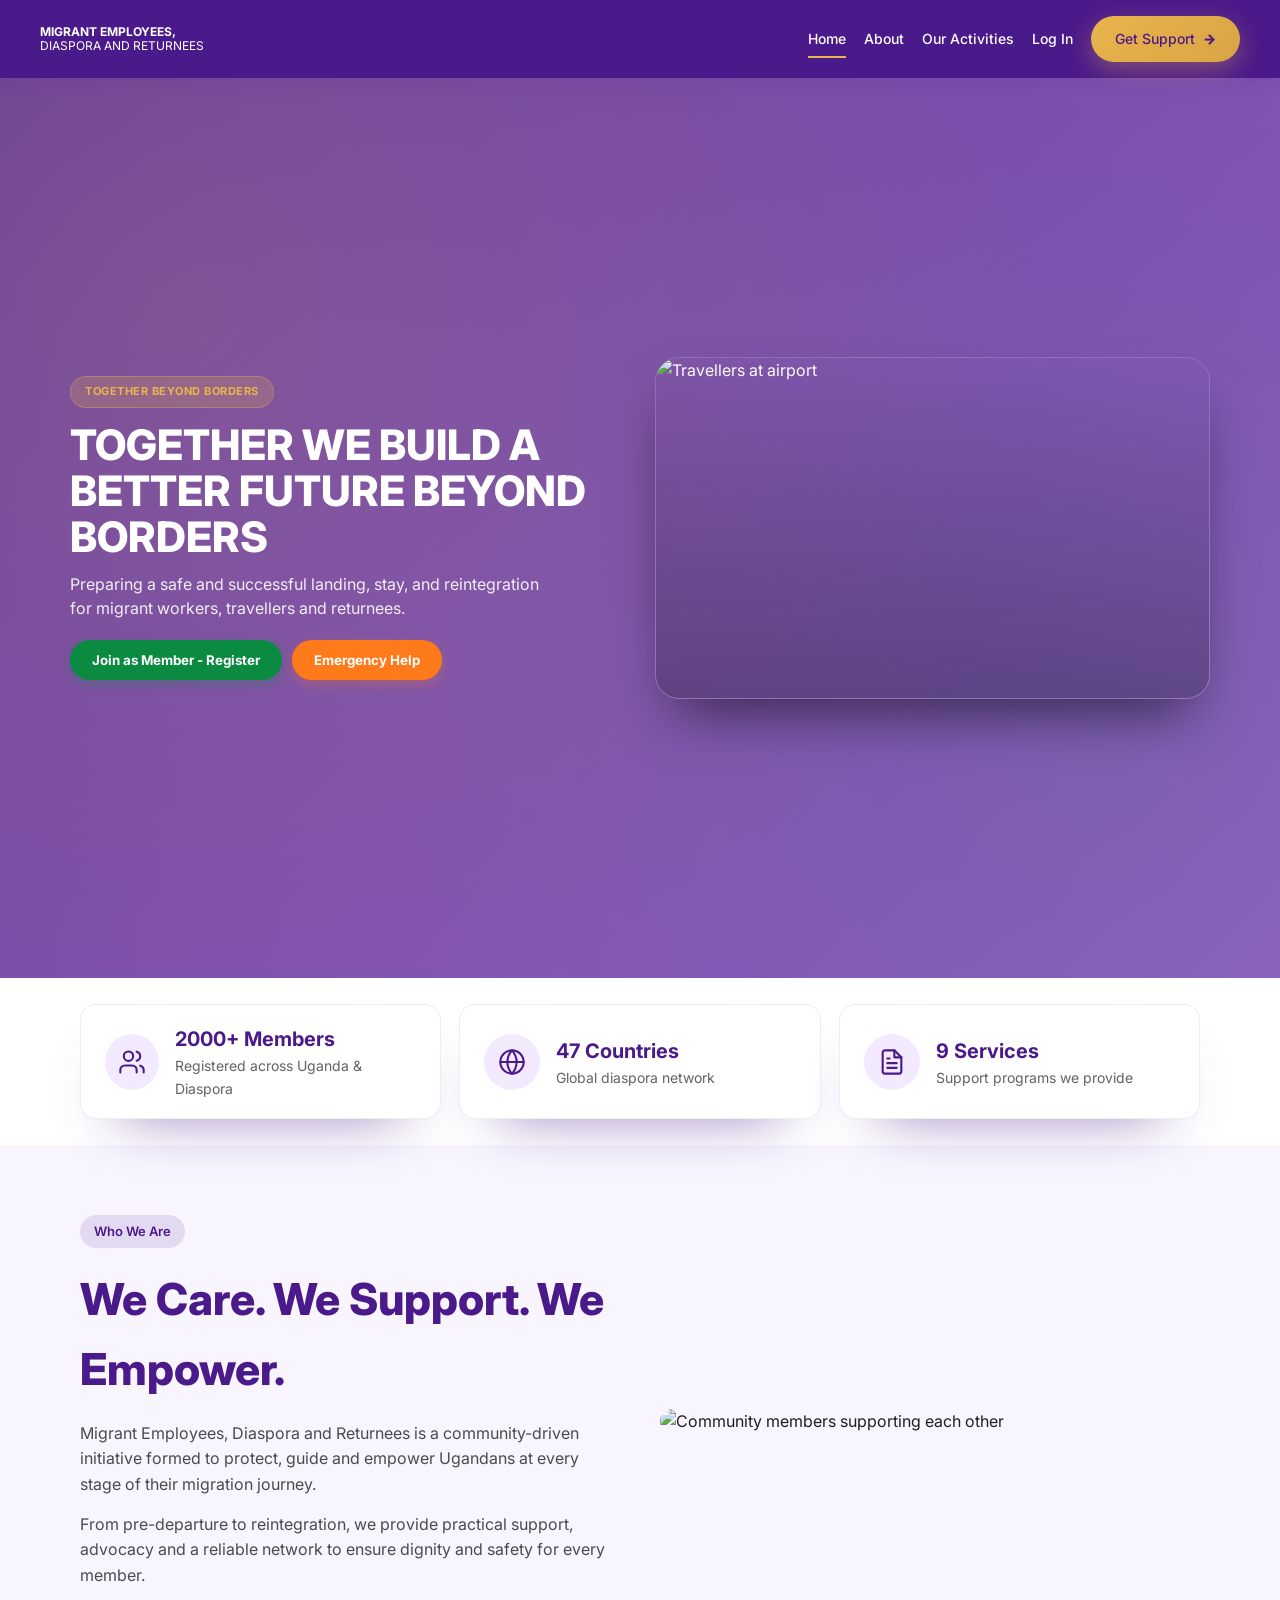
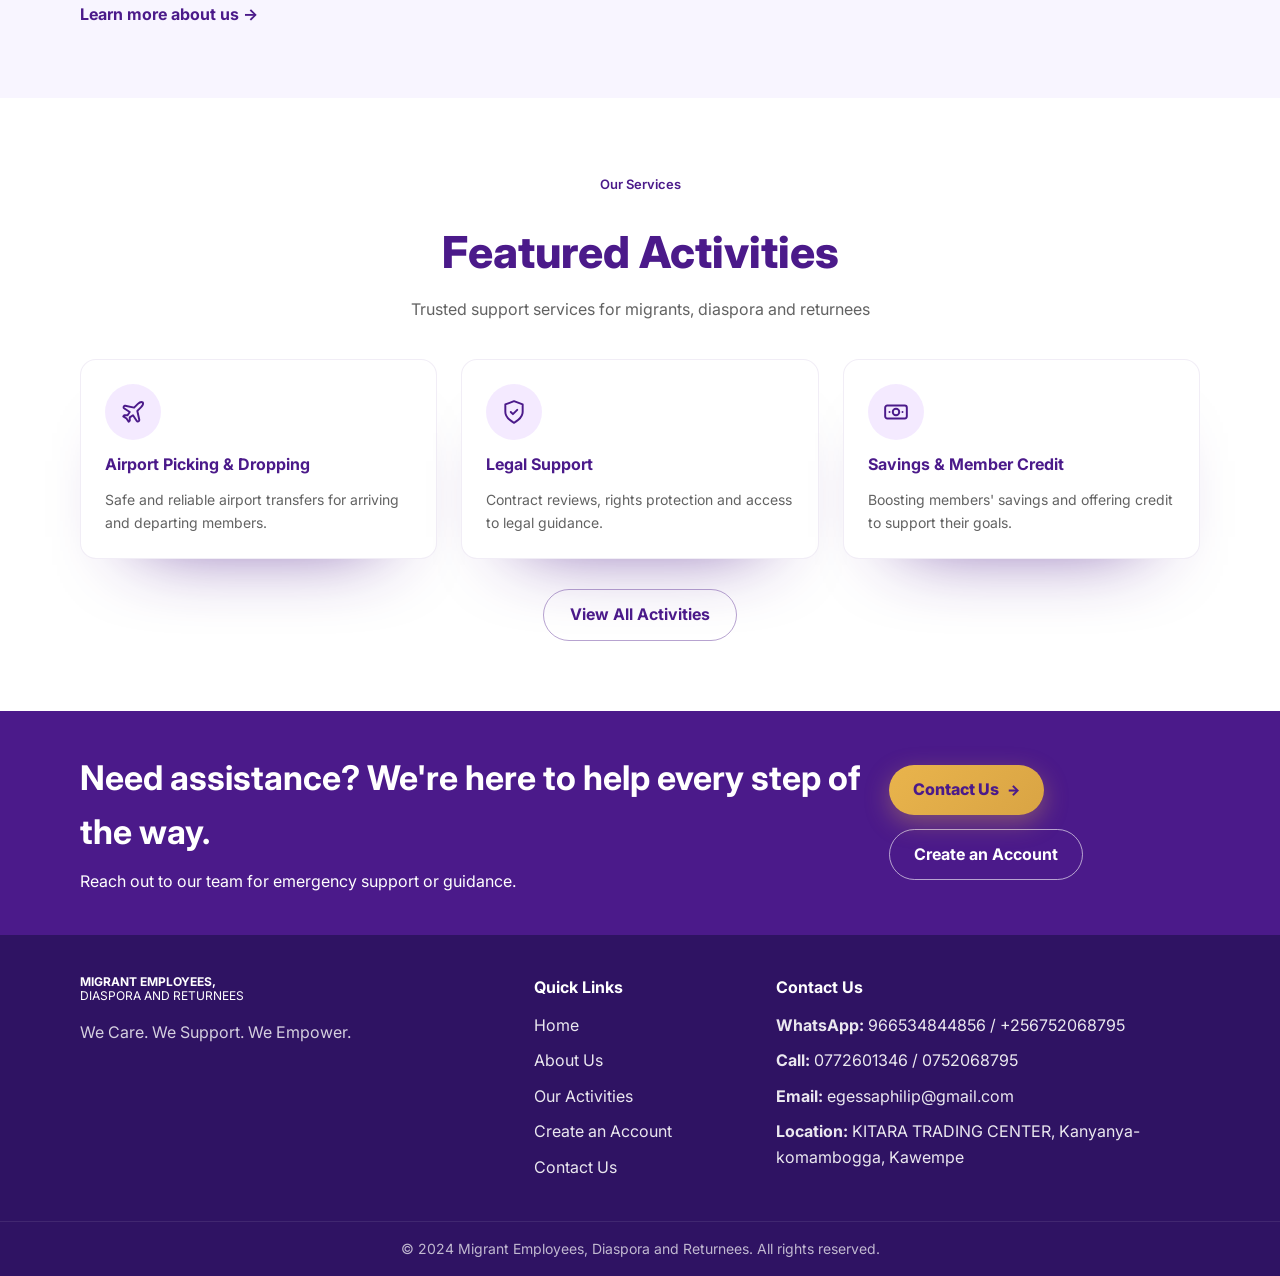
==== frontend/index.html @ b33ab578 "advaced thee website" ====
<!DOCTYPE html>
<html lang="en">
<head>
  <meta charset="UTF-8" />
  <meta name="viewport" content="width=device-width, initial-scale=1.0" />
  <title>Migrant Employees, Diaspora and Returnees | Home</title>
  <link rel="stylesheet" href="style.css" />
  <link href="https://fonts.googleapis.com/css2?family=Inter:wght@400;500;600;700;800&display=swap" rel="stylesheet">
</head>
<body>

<!-- HEADER -->
<header class="header">
  <div class="logo">
    <div>
      <strong>MIGRANT EMPLOYEES,</strong><br>
      <span>DIASPORA AND RETURNEES</span>
    </div>
  </div>
  <nav class="nav">
    <button class="menu-toggle" onclick="toggleMenu()">☰</button>
    <div class="nav-links">
      <button class="nav-close" onclick="toggleMenu()">×</button>
      <a href="index.html" class="active">Home</a>
      <a href="about.html">About</a>
      <a href="activity.html">Our Activities</a>
      <a href="login.html">Log In</a>
      <a href="become-member.html" hidden>Become a Member</a>
      <a href="contact.html" class="btn-gold">Get Support</a>
    </div>
  </nav>
</header>

<!-- HERO -->
<section class="hero">
  <div class="hero-inner">
    <div class="hero-text">
      <span class="hero-badge">Together Beyond Borders</span>
      <h1>TOGETHER WE BUILD A BETTER FUTURE BEYOND BORDERS</h1>
      <p>Preparing a safe and successful landing, stay, and reintegration for migrant workers, travellers and returnees.</p>
      <div class="hero-btns">
        <button class="btn-green" onclick="window.location.href='become-member.html'">Join as Member - Register</button>
        <button class="btn-orange" onclick="window.location.href='contact.html'">Emergency Help</button>
      </div>
    </div>
    <div class="hero-media">
      <div class="hero-img-wrapper">
        <img src="https://images.unsplash.com/photo-1436491865332-7a61a109cc05?q=80&w=1600&auto=format&fit=crop" alt="Travellers at airport">
      </div>
    </div>
  </div>
</section>

<!-- STATS -->
<section class="stats">
  <div class="stats-inner">
    <div class="stat-card">
      <div class="stat-icon">
        <svg width="28" height="28" viewBox="0 0 24 24" fill="none" stroke="currentColor" stroke-width="1.8" stroke-linecap="round" stroke-linejoin="round"><path d="M16 21v-2a4 4 0 0 0-4-4H6a4 4 0 0 0-4 4v2"/><circle cx="9" cy="7" r="4"/><path d="M22 21v-2a4 4 0 0 0-3-3.87"/><path d="M16 3.13a4 4 0 0 1 0 7.75"/></svg>
      </div>
      <div>
        <h3>2000+ Members</h3>
        <p>Registered across Uganda & Diaspora</p>
      </div>
    </div>
    <div class="stat-card">
      <div class="stat-icon">
        <svg width="28" height="28" viewBox="0 0 24 24" fill="none" stroke="currentColor" stroke-width="1.8" stroke-linecap="round" stroke-linejoin="round"><circle cx="12" cy="12" r="10"/><line x1="2" y1="12" x2="22" y2="12"/><path d="M12 2a15.3 15.3 0 0 1 4 10 15.3 15.3 0 0 1-4 10 15.3 15.3 0 0 1-4-10 15.3 15.3 0 0 1 4-10z"/></svg>
      </div>
      <div>
        <h3>47 Countries</h3>
        <p>Global diaspora network</p>
      </div>
    </div>
    <div class="stat-card">
      <div class="stat-icon">
        <svg width="28" height="28" viewBox="0 0 24 24" fill="none" stroke="currentColor" stroke-width="1.8" stroke-linecap="round" stroke-linejoin="round"><path d="M14 2H6a2 2 0 0 0-2 2v16a2 2 0 0 0 2 2h12a2 2 0 0 0 2-2V8z"/><polyline points="14 2 14 8 20 8"/><line x1="16" y1="13" x2="8" y2="13"/><line x1="16" y1="17" x2="8" y2="17"/><polyline points="10 9 9 9 8 9"/></svg>
      </div>
      <div>
        <h3>9 Services</h3>
        <p>Support programs we provide</p>
      </div>
    </div>
  </div>
</section>

<!-- ABOUT PREVIEW -->
<section class="about-preview">
  <div class="about-preview-inner">
    <div class="about-preview-text">
      <span class="section-badge">Who We Are</span>
      <h2>We Care. We Support. We Empower.</h2>
      <p>Migrant Employees, Diaspora and Returnees is a community-driven initiative formed to protect, guide and empower Ugandans at every stage of their migration journey.</p>
      <p>From pre-departure to reintegration, we provide practical support, advocacy and a reliable network to ensure dignity and safety for every member.</p>
      <a href="about.html" class="link-arrow">Learn more about us →</a>
    </div>
    <div class="about-preview-media">
      <img src="https://images.unsplash.com/photo-1522202176988-66273c2fd55f?q=80&w=1600&auto=format&fit=crop" alt="Community members supporting each other">
    </div>
  </div>
</section>

<!-- ACTIVITIES -->
<section class="activities">
  <div class="activities-inner">
    <div class="section-header">
      <span class="section-badge light">Our Services</span>
      <h2>Featured Activities</h2>
      <p class="sub">Trusted support services for migrants, diaspora and returnees</p>
    </div>
    <div class="grid">
      <div class="card">
        <div class="card-icon">
          <svg width="26" height="26" viewBox="0 0 24 24" fill="none" stroke="currentColor" stroke-width="1.8" stroke-linecap="round" stroke-linejoin="round"><path d="M17.8 19.2 16 11l3.5-3.5C21 6 21.5 4 21 3c-1-.5-3 0-4.5 1.5L13 8 4.8 6.2c-.5-.1-.9.1-1.1.5l-.3.5c-.2.5-.1 1 .3 1.3L9 12l-2 3H4l-1 1 3 2 2 3 1-1v-3l3-2 3.5 5.3c.3.4.8.5 1.3.3l.5-.2c.4-.3.6-.7.5-1.2z"/></svg>
        </div>
        <h4>Airport Picking & Dropping</h4>
        <p>Safe and reliable airport transfers for arriving and departing members.</p>
      </div>
      <div class="card">
        <div class="card-icon">
          <svg width="26" height="26" viewBox="0 0 24 24" fill="none" stroke="currentColor" stroke-width="1.8" stroke-linecap="round" stroke-linejoin="round"><path d="M12 22s8-4 8-10V5l-8-3-8 3v7c0 6 8 10 8 10z"/><path d="m9 12 2 2 4-4"/></svg>
        </div>
        <h4>Legal Support</h4>
        <p>Contract reviews, rights protection and access to legal guidance.</p>
      </div>
      <div class="card">
        <div class="card-icon">
          <svg width="26" height="26" viewBox="0 0 24 24" fill="none" stroke="currentColor" stroke-width="1.8" stroke-linecap="round" stroke-linejoin="round"><rect x="2" y="6" width="20" height="12" rx="2"/><circle cx="12" cy="12" r="3"/><path d="M6 12h.01M18 12h.01"/></svg>
        </div>
        <h4>Savings & Member Credit</h4>
        <p>Boosting members' savings and offering credit to support their goals.</p>
      </div>
    </div>
    <div class="activities-cta">
      <a href="activity.html" class="btn-outline">View All Activities</a>
    </div>

  </div>
</section>

<!-- CTA BANNER -->
<section class="cta-section">
  <div class="cta-inner">
    <div>
      <h2>Need assistance? We're here to help every step of the way.</h2>
      <p>Reach out to our team for emergency support or guidance.</p>
    </div>
    <div class="cta-actions">
      <a href="contact.html" class="btn-gold">Contact Us</a>
      <a href="signup.html" class="btn-outline-light">Create an Account</a>
    </div>
  </div>
</section>

<!-- FOOTER -->
<footer class="footer">
  <div class="footer-inner">
    <div class="footer-brand">
      <div class="logo">
        <div>
          <strong>MIGRANT EMPLOYEES,</strong><br>
          <span>DIASPORA AND RETURNEES</span>
        </div>
      </div>
      <p>We Care. We Support. We Empower.</p>
    </div>
    <div class="footer-links">
      <h4>Quick Links</h4>
      <ul>
        <li><a href="index.html">Home</a></li>
        <li><a href="about.html">About Us</a></li>
        <li><a href="activity.html">Our Activities</a></li>
        <li><a href="signup.html">Create an Account</a></li>
        <li><a href="contact.html">Contact Us</a></li>
      </ul>
    </div>
    <div class="footer-contact">
      <h4>Contact Us</h4>
      <p><strong>WhatsApp:</strong> 966534844856 / +256752068795</p>
      <p><strong>Call:</strong> 0772601346 / 0752068795</p>
      <p><strong>Email:</strong> egessaphilip@gmail.com</p>
      <p><strong>Location:</strong> KITARA TRADING CENTER, Kanyanya-komambogga, Kawempe</p>
    </div>
  </div>
  <div class="footer-bottom">
    <p>© 2024 Migrant Employees, Diaspora and Returnees. All rights reserved.</p>
  </div>
</footer>

<script src="app.js"></script>
</body>
</html>
---- frontend/style.css ----
*{margin:0;padding:0;box-sizing:border-box;font-family:'Inter',sans-serif}
:root{--purple:#4B1A8A;--gold:#E9B44C;--green:#0B8A42;--light:#F8F5FF;--text:#1F1F1F}
body{color:var(--text);line-height:1.6}
.header{background:var(--purple);color:white;display:flex;justify-content:space-between;align-items:center;padding:16px 40px;position:sticky;top:0;z-index:10;box-shadow:0 4px 20px rgba(75,26,138,0.12)}
.logo{display:flex;gap:12px;align-items:center;font-size:12px;line-height:1.2}
.logo-icon{font-size:28px}
.nav{display:flex;align-items:center;gap:18px;flex-wrap:wrap}
.menu-toggle{display:none;background:none;border:none;color:white;font-size:26px;cursor:pointer;align-self:center}
.nav-close{display:none}
.nav-links{display:flex;align-items:center;gap:18px;flex-wrap:wrap}
.nav-links a{color:white;text-decoration:none;font-size:14px;font-weight:500;position:relative}
.nav-links a[hidden]{display:none}
.nav-links a.active::after{content:'';position:absolute;left:0;bottom:-8px;width:100%;height:2px;background:var(--gold)}
.nav-links a:hover{opacity:0.9}
.nav-links a.btn-gold{color:var(--purple)}
.btn-gold{position:relative;display:inline-flex;align-items:center;gap:8px;background:linear-gradient(135deg,var(--gold),#d9a444);color:var(--purple);padding:12px 24px;border-radius:999px;font-weight:800;text-decoration:none;border:none;cursor:pointer;box-shadow:0 8px 24px rgba(233,180,76,0.35);transition:all 0.25s ease}
.btn-gold::after{content:'→';font-size:14px;font-weight:900;transition:transform 0.25s ease}
.btn-gold:hover{transform:translateY(-2px);box-shadow:0 14px 32px rgba(233,180,76,0.5);filter:brightness(1.1)}
.btn-gold:hover::after{transform:translateX(4px)}
.btn-gold:active{transform:translateY(0);box-shadow:0 6px 16px rgba(233,180,76,0.3)}

/* HERO */
.hero{background:linear-gradient(135deg,rgba(75,26,138,0.85),rgba(110,44,179,0.75)),url('https://images.unsplash.com/photo-1436491865332-7a61a109cc05?q=80&w=1920&auto=format&fit=crop');background-size:cover;background-position:center;background-repeat:no-repeat;color:white;position:relative;overflow:hidden;min-height:100vh;display:flex;align-items:center}
.hero::before{content:'';position:absolute;inset:-10% -10% -10% -10%;background:radial-gradient(circle at 20% 30%, rgba(233,180,76,0.15), transparent 60%),radial-gradient(circle at 80% 70%, rgba(11,138,66,0.1), transparent 50%);z-index:0}
.hero-inner{position:relative;z-index:1;max-width:1200px;margin:0 auto;display:grid;grid-template-columns:repeat(2,minmax(0,1fr));gap:30px;align-items:center;padding:40px 30px}
.hero-badge{display:inline-flex;padding:6px 14px;border-radius:999px;background:rgba(233,180,76,0.2);color:var(--gold);font-weight:700;font-size:11px;letter-spacing:0.5px;text-transform:uppercase;margin-bottom:14px;border:1px solid rgba(233,180,76,0.35)}
.hero-text h1{font-size:clamp(26px,4vw,42px);line-height:1.1;font-weight:800;margin-bottom:12px}
.hero-text p{font-size:clamp(14px,1.6vw,16px);opacity:0.9;max-width:480px;line-height:1.5;margin-bottom:0}
.hero-btns{margin-top:20px;display:flex;gap:10px;flex-wrap:wrap}
.btn-green{background:var(--green);color:white;border:none;padding:12px 22px;border-radius:999px;font-weight:700;cursor:pointer;text-decoration:none;display:inline-flex;align-items:center;gap:8px;box-shadow:0 4px 12px rgba(11,138,66,0.3);transition:all 0.2s ease}
.btn-orange{background:#FF7A1A;color:white;border:none;padding:12px 22px;border-radius:999px;font-weight:700;cursor:pointer;text-decoration:none;display:inline-flex;align-items:center;gap:8px;box-shadow:0 4px 12px rgba(255,122,26,0.3);transition:all 0.2s ease}
.btn-green:hover{transform:translateY(-2px);box-shadow:0 10px 22px rgba(11,138,66,0.4);filter:brightness(1.1)}
.btn-orange:hover{transform:translateY(-2px);box-shadow:0 10px 22px rgba(255,122,26,0.4);filter:brightness(1.1)}
.btn-green:active,.btn-orange:active{transform:translateY(0)}
.hero-highlights{margin-top:26px;display:flex;flex-wrap:wrap;gap:14px}
.highlight-item{display:flex;align-items:center;gap:8px;background:rgba(255,255,255,0.1);padding:10px 16px;border-radius:999px;font-size:12px;font-weight:600;border:1px solid rgba(255,255,255,0.12);backdrop-filter:blur(4px)}
.highlight-item span{color:var(--gold);font-weight:900}
.hero-media{position:relative}
.hero-img-wrapper{position:relative;border-radius:24px;overflow:hidden;box-shadow:0 30px 60px -20px rgba(0,0,0,0.6);border:1px solid rgba(255,255,255,0.15)}
.hero-img-wrapper::after{content:'';position:absolute;inset:0;background:linear-gradient(to bottom, transparent, rgba(0,0,0,0.25))}
.hero-img-wrapper img{width:100%;height:340px;object-fit:cover;display:block}

/* STATS */
.stats{background:white}
.stats-inner{max-width:1200px;margin:0 auto;display:grid;grid-template-columns:repeat(3,minmax(0,1fr));gap:18px;padding:26px 40px}
.stat-card{display:flex;align-items:center;gap:16px;background:white;border-radius:16px;padding:18px 24px;box-shadow:0 30px 60px -40px rgba(75,26,138,0.8);border:1px solid rgba(75,26,138,0.08)}
.stat-icon{width:56px;height:56px;border-radius:50%;display:flex;align-items:center;justify-content:center;background:rgba(243,232,255,0.9);color:var(--purple)}
.stat-card h3{color:var(--purple);font-size:20px}
.stat-card p{font-size:14px;color:rgba(31,31,31,0.7)}

/* ABOUT PREVIEW */
.about-preview{background:var(--light)}
.about-preview-inner{max-width:1200px;margin:0 auto;display:grid;grid-template-columns:repeat(2,minmax(0,1fr));gap:40px;align-items:center;padding:70px 40px}
.section-badge{display:inline-flex;padding:6px 14px;border-radius:999px;background:rgba(75,26,138,0.12);color:var(--purple);font-weight:600;font-size:13px;margin-bottom:16px}
.section-badge.light{background:rgba(255,255,255,0.8)}
.about-preview-text h2{font-size:clamp(28px,4vw,44px);color:var(--purple);font-weight:800;margin-bottom:16px}
.about-preview-text p{margin-bottom:14px;color:rgba(31,31,31,0.8)}
.link-arrow{color:var(--purple);font-weight:700;text-decoration:none;display:inline-flex;align-items:center;gap:8px}
.about-preview-media img{width:100%;border-radius:24px;height:420px;object-fit:cover;box-shadow:0 60px 120px -80px rgba(75,26,138,0.9)}

/* ACTIVITIES */
.activities{background:white}
.activities-inner{max-width:1200px;margin:0 auto;padding:70px 40px}
.section-header{text-align:center;margin-bottom:36px}
.section-header h2{font-size:clamp(28px,4vw,44px);color:var(--purple);font-weight:800;margin-bottom:10px}
.section-header .sub{color:rgba(31,31,31,0.7)}
.grid{display:grid;grid-template-columns:repeat(3,minmax(0,1fr));gap:24px}
.card{background:white;border-radius:16px;padding:24px;text-align:left;box-shadow:0 40px 80px -60px rgba(75,26,138,0.9);border:1px solid rgba(75,26,138,0.08);display:flex;flex-direction:column;gap:12px;transition:transform 0.2s ease, box-shadow 0.2s ease}
.card:hover{transform:translateY(-6px);box-shadow:0 50px 90px -60px rgba(75,26,138,0.95)}
.card-icon{width:56px;height:56px;border-radius:50%;display:flex;align-items:center;justify-content:center;background:rgba(243,232,255,0.9);color:var(--purple)}
.card h4{font-size:16px;color:var(--purple)}
.card p{font-size:14px;color:rgba(31,31,31,0.7)}
.activities-cta{text-align:center;margin-top:30px}
.btn-outline{display:inline-flex;padding:12px 26px;border-radius:999px;border:1px solid rgba(75,26,138,0.4);color:var(--purple);font-weight:700;text-decoration:none}

/* MEMBER BOX */
.member-box{margin-top:50px;background:linear-gradient(135deg, rgba(233,180,76,0.18), rgba(75,26,138,0.08));border-radius:24px;padding:40px;box-shadow:0 60px 120px -80px rgba(75,26,138,0.9)}
.member-box-header{text-align:center;margin-bottom:30px}
.member-box-header h3{font-size:clamp(24px,3vw,36px);color:var(--purple);font-weight:800;margin-bottom:10px}
.member-box-header p{color:rgba(31,31,31,0.7)}
.member-flex{display:grid;grid-template-columns:repeat(2,minmax(0,1fr));gap:30px;align-items:start}
.member-form{background:white;border-radius:18px;padding:30px;display:flex;flex-direction:column;gap:18px;box-shadow:0 40px 80px -60px rgba(75,26,138,0.9)}
.form-group{display:flex;flex-direction:column;gap:8px;text-align:left}
.form-group label{font-weight:600;font-size:14px;color:var(--purple)}
.member-form input,.member-form select{padding:12px 14px;border-radius:12px;border:1px solid rgba(75,26,138,0.18);font-size:14px}
.form-row{display:grid;grid-template-columns:repeat(2,minmax(0,1fr));gap:16px}
.btn-purple{background:var(--purple);color:white;border:none;padding:14px;border-radius:999px;font-weight:700;cursor:pointer}
.form-note{font-size:12px;color:rgba(31,31,31,0.6);text-align:center}
.id-card{background:var(--purple);color:white;border-radius:18px;overflow:hidden;box-shadow:0 40px 80px -60px rgba(75,26,138,0.95)}
.id-card-header{background:rgba(233,180,76,0.95);color:var(--purple);text-align:center;padding:14px}
.id-card-header h4{font-weight:800}
.id-card-header span{font-size:12px;font-weight:600}
.id-content{display:flex;gap:18px;align-items:center;padding:28px}
.avatar{width:72px;height:72px;border-radius:50%;background:rgba(255,255,255,0.2);display:flex;align-items:center;justify-content:center;color:white}
.id-details p{margin-bottom:6px}
.id-status{opacity:0.8;font-size:14px}
.id-card-footer{background:rgba(0,0,0,0.18);text-align:center;padding:12px}

/* CTA */
.cta-section{background:var(--purple);color:white}
.cta-inner{max-width:1200px;margin:0 auto;display:flex;justify-content:space-between;align-items:center;gap:24px;padding:40px}
.cta-inner h2{font-size:clamp(24px,3vw,34px);margin-bottom:10px}
.cta-actions{display:flex;gap:14px;flex-wrap:wrap}
.btn-outline-light{display:inline-flex;padding:12px 24px;border-radius:999px;border:1px solid rgba(255,255,255,0.6);color:white;font-weight:700;text-decoration:none}

/* FOOTER */
.footer{background:#2F1363;color:white}
.footer-inner{max-width:1200px;margin:0 auto;display:grid;grid-template-columns:2fr 1fr 2fr;gap:30px;padding:40px}
.footer-brand p{margin-top:16px;opacity:0.8}
.footer-links h4,.footer-contact h4{margin-bottom:12px}
.footer-links ul{list-style:none;display:flex;flex-direction:column;gap:10px}
.footer-links a{color:white;text-decoration:none;opacity:0.9}
.footer-contact p{margin-bottom:10px;opacity:0.9}
.footer-bottom{border-top:1px solid rgba(255,255,255,0.12);text-align:center;padding:16px;font-size:14px;opacity:0.7}

@media(max-width:1100px){
  .hero-inner,.about-preview-inner,.member-flex,.cta-inner,.footer-inner{grid-template-columns:1fr}
  .grid{grid-template-columns:repeat(2,minmax(0,1fr))}
  .stats-inner{grid-template-columns:1fr}
}
@media(max-width:720px){
  .menu-toggle{display:flex;color:#fff;font-size:30px}
  .nav{flex-direction:column;align-items:stretch;gap:0;position:relative}
  .nav-links{display:none;flex-direction:column;flex-wrap:nowrap;align-items:stretch;width:100%;position:fixed;top:0;left:0;right:0;bottom:0;background:linear-gradient(180deg,var(--purple),#3a0f70);padding:80px 24px 40px;overflow-y:auto;z-index:50;animation:menuFadeIn 0.35s ease}
  .nav-links.open{display:flex}
  @keyframes menuFadeIn{
    from{opacity:0;transform:translateX(-20px)}
    to{opacity:1;transform:translateX(0)}
  }
  .nav-close{display:block;position:fixed;top:20px;right:24px;background:none;border:none;color:#fff;font-size:30px;cursor:pointer;z-index:51}
  .nav-links a{width:100%;text-align:left;padding:20px 24px;color:#fff;font-size:18px;font-weight:700;border-bottom:1px solid rgba(255,255,255,0.1);text-decoration:none;display:flex;align-items:center;gap:14px}
  .nav-links a:hover{background:rgba(255,255,255,0.08);color:#fff}
  .nav-links a.active{color:var(--gold);border-left:6px solid var(--gold);padding-left:18px;background:rgba(233,180,76,0.06)}
  .nav-links a.active::after{display:none}
  .nav-links a.btn-gold{margin-top:24px;width:100%;display:flex;justify-content:center;padding:18px 24px;border-radius:999px;color:var(--purple);background:linear-gradient(135deg,var(--gold),#d9a444);font-weight:900;box-shadow:0 10px 30px rgba(233,180,76,0.5);border:none;text-align:center}
  .nav-links a.btn-gold:hover{background:linear-gradient(135deg,#d9a444,#c8963a);transform:translateY(-2px)}
  .header{flex-direction:row;gap:0;padding:16px 24px}
  .hero-inner{padding:40px 20px;grid-template-columns:1fr;gap:25px}
  .hero-img-wrapper img{height:260px}
  .about-preview-inner{padding:50px 24px}
  .activities-inner{padding:50px 24px}
  .member-box{padding:26px}
  .form-row{grid-template-columns:1fr}
  .grid{grid-template-columns:1fr}
  .footer-inner{padding:30px 24px}
  .cta-inner{flex-direction:column;text-align:center;padding:30px 24px}
}

/* ABOUT PAGE STYLES */
.about-hero{
  background:#E9D5FF;
  text-align:center;
  padding:50px 20px;
  color:#4B1A8A;
}
.about-hero h1{font-size:42px;font-weight:800;border-bottom:4px solid #E9B44C;display:inline-block;padding-bottom:10px}
.about-hero p{margin-top:15px;font-size:18px;color:#333}
.about-page .about-hero{
  position:relative;
  overflow:hidden;
  padding:84px 24px 92px;
  color:white;
  background:radial-gradient(circle at 85% 20%,rgba(233,180,76,.22),transparent 30%),linear-gradient(135deg,#32105f,#4B1A8A 58%,#682caf);
}
.about-page .about-hero::after{content:'';position:absolute;width:280px;height:280px;border:1px solid rgba(255,255,255,.15);border-radius:50%;right:8%;bottom:-190px;box-shadow:0 0 0 30px rgba(255,255,255,.04),0 0 0 60px rgba(255,255,255,.03)}
.about-hero-inner{position:relative;z-index:1;max-width:850px;margin:0 auto}
.about-kicker{display:inline-block;color:var(--gold);font-size:12px;font-weight:800;letter-spacing:2px;text-transform:uppercase;margin-bottom:14px}
.about-page .about-hero h1{display:block;border:0;padding:0;color:white;font-size:clamp(38px,6vw,64px);line-height:1.08;letter-spacing:-1.5px}
.about-page .about-hero p{max-width:620px;margin:18px auto 0;color:rgba(255,255,255,.82);font-size:clamp(16px,2vw,20px)}
.about-page .about-content{padding:70px 32px 80px;background:linear-gradient(180deg,#fbf9ff,#f3e8ff)}
.about-content-inner{max-width:1180px;margin:0 auto}
.about-intro{display:grid;grid-template-columns:minmax(0,1.05fr) minmax(0,.95fr);gap:54px;align-items:center}
.about-section-label{display:block;color:#0B8A42;font-size:11px;font-weight:800;letter-spacing:1.5px;text-transform:uppercase;margin-bottom:12px}
.story h2{max-width:600px;color:#32105f;font-size:clamp(30px,4vw,46px);line-height:1.14;letter-spacing:-1px}
.story p{margin-top:22px;color:#555064;line-height:1.85;font-size:16px}
.right-col{min-width:0}
.community-img{display:block;width:100%;height:310px;object-fit:cover;border-radius:24px;box-shadow:0 24px 50px rgba(48,18,87,.18)}
.founder-card{position:relative;display:grid;grid-template-columns:150px 1fr;gap:22px;align-items:stretch;min-height:300px;margin:-42px 18px 0;padding:18px;background:white;border:1px solid rgba(75,26,138,.08);border-radius:18px;box-shadow:0 18px 45px rgba(48,18,87,.14)}
.founder-img{width:100%;height:100%;min-height:260px;border-radius:14px;object-fit:cover;object-position:center}
.founder-info h3{margin-bottom:8px;color:#32105f;font-size:20px}
.founder-info strong,.founder-title{display:block}
.founder-info strong{color:#252033}
.founder-title{margin-top:3px;color:#777184;font-size:12px}
.founder-info p{margin-top:12px;color:#5e5968;font-size:13px;line-height:1.65}
.about-values{margin-top:82px}
.about-values-heading{margin-bottom:24px}
.about-values-heading h2{color:#32105f;font-size:clamp(26px,3vw,36px);letter-spacing:-.5px}
.mid-cards{display:grid;grid-template-columns:repeat(4,minmax(0,1fr));gap:18px}
.small-card{min-height:220px;padding:24px 21px;background:white;border:1px solid rgba(75,26,138,.08);border-radius:18px;text-align:left;box-shadow:0 12px 32px rgba(48,18,87,.07);transition:transform .2s ease,box-shadow .2s ease}
.small-card:hover{transform:translateY(-5px);box-shadow:0 20px 38px rgba(48,18,87,.12)}
.value-number{display:inline-flex;align-items:center;justify-content:center;width:44px;height:44px;margin-bottom:20px;border-radius:14px;background:#f2eafd;color:var(--purple)}
.value-number svg{width:23px;height:23px}
.small-card h3{margin-bottom:10px;color:#32105f;font-size:17px}
.small-card p,.small-card ul{color:#666071;font-size:13px;line-height:1.7}
.small-card ul{padding-left:17px}
.small-card li+li{margin-top:7px}
.join-community{position:relative;overflow:hidden;background:linear-gradient(120deg,#32105f,#4B1A8A);color:white;text-align:center;padding:62px 24px}
.join-community h2{font-size:clamp(28px,4vw,40px);color:white}
.join-community p{max-width:650px;margin:14px auto 24px;color:rgba(255,255,255,.8)}
.join-community button{padding:14px 26px;font-weight:800;border:0;border-radius:999px;cursor:pointer}

/* OUR ACTIVITIES PAGE */
.activities-page{padding:70px 32px 80px;background:linear-gradient(180deg,#fbf9ff,#f3e8ff)}
.activity-content-inner{max-width:1180px;margin:0 auto}
.activity-content-inner .about-values-heading{margin-bottom:30px}
.activity-content-inner .about-values-heading p{margin-top:10px;color:#666071;font-size:15px}
.act-grid{display:grid;grid-template-columns:repeat(3,minmax(0,1fr));gap:18px;align-items:stretch}
.act-card{min-height:330px;padding:26px 24px;background:white;border:1px solid rgba(75,26,138,.08);border-radius:18px;text-align:left;box-shadow:0 12px 32px rgba(48,18,87,.07);display:flex;flex-direction:column;transition:transform .2s ease,box-shadow .2s ease}
.act-card:hover{transform:translateY(-5px);box-shadow:0 20px 38px rgba(48,18,87,.12)}
.act-card.highlight{background:white;border-color:rgba(75,26,138,.18)}
.act-card.support{border-color:rgba(11,138,66,.2)}
.act-icon{width:54px;height:54px;display:flex;align-items:center;justify-content:center;margin-bottom:20px;border-radius:15px;background:#f2eafd;color:var(--purple)}
.act-card.support .act-icon{background:rgba(11,138,66,.1);color:var(--green)}
.act-card h3{margin-bottom:10px;color:#32105f;font-size:18px;line-height:1.35}
.act-card p{color:#666071;font-size:14px;line-height:1.7}
.act-card ul{margin:16px 0 22px;padding-left:18px;color:#666071;font-size:13px;line-height:1.75}
.act-card li+li{margin-top:4px}
.act-card button{margin-top:auto;background:var(--purple);color:white;border:0;padding:12px 16px;border-radius:999px;font-size:13px;font-weight:700;cursor:pointer;transition:background .2s ease,color .2s ease}
.act-card button:hover{background:var(--gold);color:var(--purple)}
.activity-cta{margin-top:54px;border-radius:24px}
.cta-banner{background:#4B1A8A;color:white;text-align:center;padding:30px;border-radius:12px;margin-top:30px;display:flex;justify-content:space-between;align-items:center}
.cta-banner button{background:#E9B44C;color:#4B1A8A;border:none;padding:12px 20px;border-radius:8px;font-weight:800;cursor:pointer}
@media(max-width:1100px){.act-grid{grid-template-columns:repeat(2,minmax(0,1fr))}.cta-banner{flex-direction:column;gap:15px}}
@media(max-width:600px){.activities-page{padding:48px 20px 56px}.act-grid{grid-template-columns:1fr}.act-card{min-height:0;padding:24px 21px}.activity-cta{margin-top:38px;padding:48px 20px}}
/* BECOME A MEMBER PAGE */
.member-hero{background:#F3E8FF;text-align:center;padding:40px 20px}
.member-hero h1{font-size:36px;color:#4B1A8A}
.member-hero span{color:#0B8A42;font-weight:800}
.form-section{background:#F8F5FF;padding:30px 40px}
.form-container{display:grid;grid-template-columns:2fr 380px;gap:30px;max-width:1200px;margin:auto}
.form-container form{background:white;padding:25px;border-radius:12px;box-shadow:0 4px 12px rgba(0,0,0,0.08)}
.form-container h3{color:#4B1A8A;font-size:15px;margin:20px 0 10px;border-left:4px solid #E9B44C;padding-left:8px}
.two-col{display:grid;grid-template-columns:1fr 1fr;gap:12px;margin-bottom:12px}
.form-field{display:flex;flex-direction:column;gap:6px;min-width:0}
.form-field label{color:#4B1A8A;font-size:12px;font-weight:700}
.form-container .form-field input,.form-container .form-field select,.form-container .form-field textarea{width:100%;min-width:0;padding:12px;border:1px solid #ddd;border-radius:8px;font-size:13px;font-family:inherit}
.form-container .form-field input:focus,.form-container .form-field select:focus,.form-container .form-field textarea:focus{outline:2px solid rgba(75,26,138,.18);border-color:#4B1A8A}
.form-container .form-field input[type="file"]{padding:10px;background:#fbf9ff}
.form-field small{color:#777184;font-size:11px;line-height:1.5}
.document-upload{display:grid;gap:18px;padding:20px;border:1px solid rgba(75,26,138,.12);border-radius:14px;background:#fbf9ff}
.upload-status{color:#4B1A8A;font-size:12px;font-weight:600;overflow-wrap:anywhere}
.document-privacy{padding:12px 14px;border-left:3px solid var(--gold);border-radius:6px;background:#fff8e9;color:#6b5425;font-size:12px;line-height:1.6}
.checkbox-grid{display:grid;grid-template-columns:1fr 1fr;gap:10px;font-size:13px;text-align:left}
.submit-btn{background:#0B8A42;color:white;width:100%;padding:14px;border:none;border-radius:8px;font-weight:800;font-size:15px;cursor:pointer;margin-top:15px}
.submit-btn:hover{background:#4B1A8A}
.submit-btn:disabled{opacity:.7;cursor:wait}
.secure{text-align:center;font-size:11px;color:#666;margin-top:10px}
.preview-col{position:sticky;top:20px;height:fit-content}
.id-preview{padding:22px;background:#fff;border:1px solid rgba(75,26,138,.08);border-radius:18px;box-shadow:0 18px 45px rgba(48,18,87,.09)}
.id-preview-heading{display:flex;align-items:center;justify-content:space-between;gap:12px;margin-bottom:16px}
.id-preview-label{color:#0B8A42;font-size:9px;font-weight:800;letter-spacing:1.4px;text-transform:uppercase}
.id-preview-heading h4{margin-top:3px;color:#32105f;font-size:18px}
.preview-status{display:inline-flex;align-items:center;gap:6px;padding:6px 9px;border-radius:999px;background:#f2eafd;color:#5a328c;font-size:10px;font-weight:700}
.preview-status span{width:7px;height:7px;border-radius:50%;background:#0B8A42}
.preview-card{position:relative;overflow:hidden;border:1px solid rgba(75,26,138,.14);border-radius:16px;background:linear-gradient(145deg,#fff,#fbf8ff);box-shadow:0 12px 28px rgba(48,18,87,.12)}
.pc-header{display:flex;align-items:center;gap:10px;padding:18px 16px 14px;background:linear-gradient(120deg,#32105f,#4B1A8A);color:white;text-align:left}
.pc-emblem{display:flex;align-items:center;justify-content:center;flex:0 0 38px;height:38px;border:1px solid rgba(233,180,76,.7);border-radius:12px;color:var(--gold);font-size:11px;font-weight:800;letter-spacing:-.4px}
.pc-brand{display:flex;flex-direction:column;gap:4px;min-width:0}
.pc-brand strong{color:white;font-size:10px;line-height:1.2}
.pc-brand span{color:rgba(255,255,255,.72);font-size:7px;font-weight:600;letter-spacing:.35px}
.pc-body{display:flex;align-items:center;gap:14px;padding:20px 16px 16px;text-align:left}
.pc-avatar{display:flex;align-items:center;justify-content:center;flex:0 0 60px;height:72px;border:1px solid rgba(75,26,138,.1);border-radius:12px;background:linear-gradient(145deg,#f3e8ff,#fff);color:var(--purple)}
.pc-details{min-width:0;flex:1}
.pc-member-label,.pc-meta p span,.pc-footer>span:first-child{display:block;color:#777184;font-size:8px;font-weight:800;letter-spacing:1px}
.pc-member-name{display:block;overflow-wrap:anywhere;margin-top:4px;color:#32105f;font-size:16px;line-height:1.25}
.pc-meta{display:grid;grid-template-columns:1fr 1fr;gap:8px;margin-top:13px}
.pc-meta p{min-width:0;margin:0}
.pc-meta p strong{display:block;overflow-wrap:anywhere;margin-top:3px;color:#302b3a;font-size:10px;line-height:1.35}
.pc-footer{display:flex;align-items:center;gap:8px;padding:11px 16px;background:#f4effb;text-align:left}
.pc-footer>span:first-child{flex:1}
.pc-footer>strong{color:#4B1A8A;font-size:11px;letter-spacing:.4px}
.pc-valid{margin-left:auto;color:#0B8A42;font-size:8px;font-weight:800;white-space:nowrap}
.pc-motto{padding:9px 16px;border-top:1px solid rgba(75,26,138,.08);color:#756d81;font-size:8px;font-weight:800;letter-spacing:.8px;text-align:center}
.pc-motto span{color:#E9B44C}
.benefits{background:#4B1A8A;color:white;padding:20px;border-radius:12px;margin-top:20px;text-align:left}
.benefits ul{font-size:12px;margin:10px 0 15px 15px;line-height:1.8}
.contact-mini{background:white;color:#4B1A8A;padding:10px;border-radius:8px;font-size:12px}
.auth-section{display:flex;justify-content:center;min-height:calc(100vh - 100px);padding:64px 20px;background:linear-gradient(180deg,#fbf9ff,#f3e8ff)}
.auth-card{width:min(100%,480px);height:fit-content;padding:38px;background:white;border:1px solid rgba(75,26,138,.08);border-radius:22px;box-shadow:0 20px 55px rgba(48,18,87,.1)}
.auth-kicker{color:#0B8A42;font-size:11px;font-weight:800;letter-spacing:1.5px;text-transform:uppercase}
.auth-card h1{margin-top:8px;color:#32105f;font-size:clamp(28px,5vw,36px);line-height:1.2}
.auth-description{margin:12px 0 26px;color:#666071;font-size:14px;line-height:1.65}
.auth-form{display:grid;gap:18px}
.auth-form input{width:100%;padding:13px;border:1px solid #ddd;border-radius:9px;font-size:14px}
.auth-form input:focus{outline:2px solid rgba(75,26,138,.18);border-color:#4B1A8A}
.password-input-wrap{position:relative}
.auth-form .password-input-wrap input{padding-right:48px}
.password-toggle{position:absolute;top:50%;right:8px;display:flex;align-items:center;justify-content:center;width:34px;height:34px;padding:7px;transform:translateY(-50%);border:0;border-radius:7px;background:transparent;color:#666071;cursor:pointer}
.password-toggle:hover{background:#f3e8ff;color:#4B1A8A}
.password-toggle:focus-visible{outline:2px solid #4B1A8A;outline-offset:1px}
.password-toggle svg{width:20px;height:20px;fill:none;stroke:currentColor;stroke-width:1.8;stroke-linecap:round;stroke-linejoin:round}
.password-toggle-slash{display:block}
.password-toggle.is-visible .password-toggle-slash{display:none}
.auth-form .submit-btn{margin-top:0}
.auth-form .submit-btn:disabled{opacity:.7;cursor:wait}
.auth-switch{margin-top:22px;color:#666071;text-align:center;font-size:13px}
.auth-switch a{color:#4B1A8A;font-weight:700}
.auth-error{padding:11px 13px;border-left:3px solid #b42318;border-radius:6px;background:#fff0ee;color:#8f1d14;font-size:13px;line-height:1.5}
.auth-error[hidden]{display:none}
.member-form-message{padding:11px 13px;border-left:3px solid #16803c;border-radius:6px;background:#edf9f0;color:#145c2e;font-size:13px;line-height:1.5}
.member-form-message.auth-error{border-color:#b42318;background:#fff0ee;color:#8f1d14}
.member-form-message[hidden]{display:none}
@media(max-width:900px){.form-container{grid-template-columns:1fr}.two-col,.checkbox-grid{grid-template-columns:1fr}}
@media(max-width:900px){
  .about-intro{grid-template-columns:1fr;gap:36px}
  .mid-cards{grid-template-columns:repeat(2,minmax(0,1fr))}
  .about-page .about-content{padding:56px 24px}
  .about-values{margin-top:60px}
}
@media(max-width:560px){
  .about-page .about-hero{padding:64px 22px 72px}
  .about-page .about-content{padding:42px 20px 56px}
  .mid-cards{grid-template-columns:1fr}
  .small-card{min-height:0}
  .community-img{display:none}
  .founder-card{grid-template-columns:1fr;gap:0;min-height:0;margin:0 10px;padding:0;overflow:hidden}
  .founder-img{width:100%;height:220px;min-height:0;justify-self:stretch;border-radius:0;object-fit:cover;object-position:center 25%}
  .founder-info{padding:18px}
  .founder-info h3{font-size:18px}
  .about-values{margin-top:48px}
}
/* CONTACT PAGE */
.contact-section{padding:30px 40px;background:#F8F5FF}
.contact-grid{display:grid;grid-template-columns:400px 1fr;gap:30px;max-width:1200px;margin:auto}
.info-card{background:white;padding:18px;border-radius:12px;display:flex;gap:15px;text-align:left;box-shadow:0 4px 12px rgba(0,0,0,0.06);margin-bottom:15px}
.info-card .icon{font-size:28px;background:#F3E8FF;width:50px;height:50px;display:flex;align-items:center;justify-content:center;border-radius:50%;flex-shrink:0;color:var(--purple)}
.info-card h4{font-size:14px;color:#4B1A8A}
.info-card p{font-size:13px;margin:5px 0}
.info-card a{color:#0B8A42;text-decoration:none;font-weight:600}
.info-card small{font-size:10px;color:#888}
.info-card.location{border-left:4px solid #E9B44C}
.info-card.location button{background:#4B1A8A;color:white;border:none;padding:8px 12px;border-radius:6px;font-size:11px;margin-top:8px;cursor:pointer}
.emergency-box{background:#FFE5E5;border:2px solid #FF4444;padding:15px;border-radius:12px;text-align:left;margin-top:10px}
.emergency-box h4{color:#CC0000;font-size:13px}
.emergency-box p{font-size:11px;margin:8px 0}
.btn-red{background:#CC0000;color:white;border:none;padding:10px 15px;border-radius:6px;font-weight:700;cursor:pointer;width:100%}
.form-col form{background:white;padding:25px;border-radius:12px;box-shadow:0 4px 12px rgba(0,0,0,0.08);text-align:left}
.form-col h3{color:#4B1A8A;margin-bottom:5px}
.form-col input,.form-col select,.form-col textarea{width:100%;padding:12px;border:1px solid #ddd;border-radius:8px;margin-bottom:12px;font-size:13px;font-family:inherit}
.map-box{background:white;padding:15px;border-radius:12px;margin-top:20px;box-shadow:0 4px 12px rgba(0,0,0,0.06)}
.map-box h4{font-size:13px;color:#4B1A8A;margin-bottom:10px;text-align:left}
@media(max-width:900px){.contact-grid{grid-template-columns:1fr}}
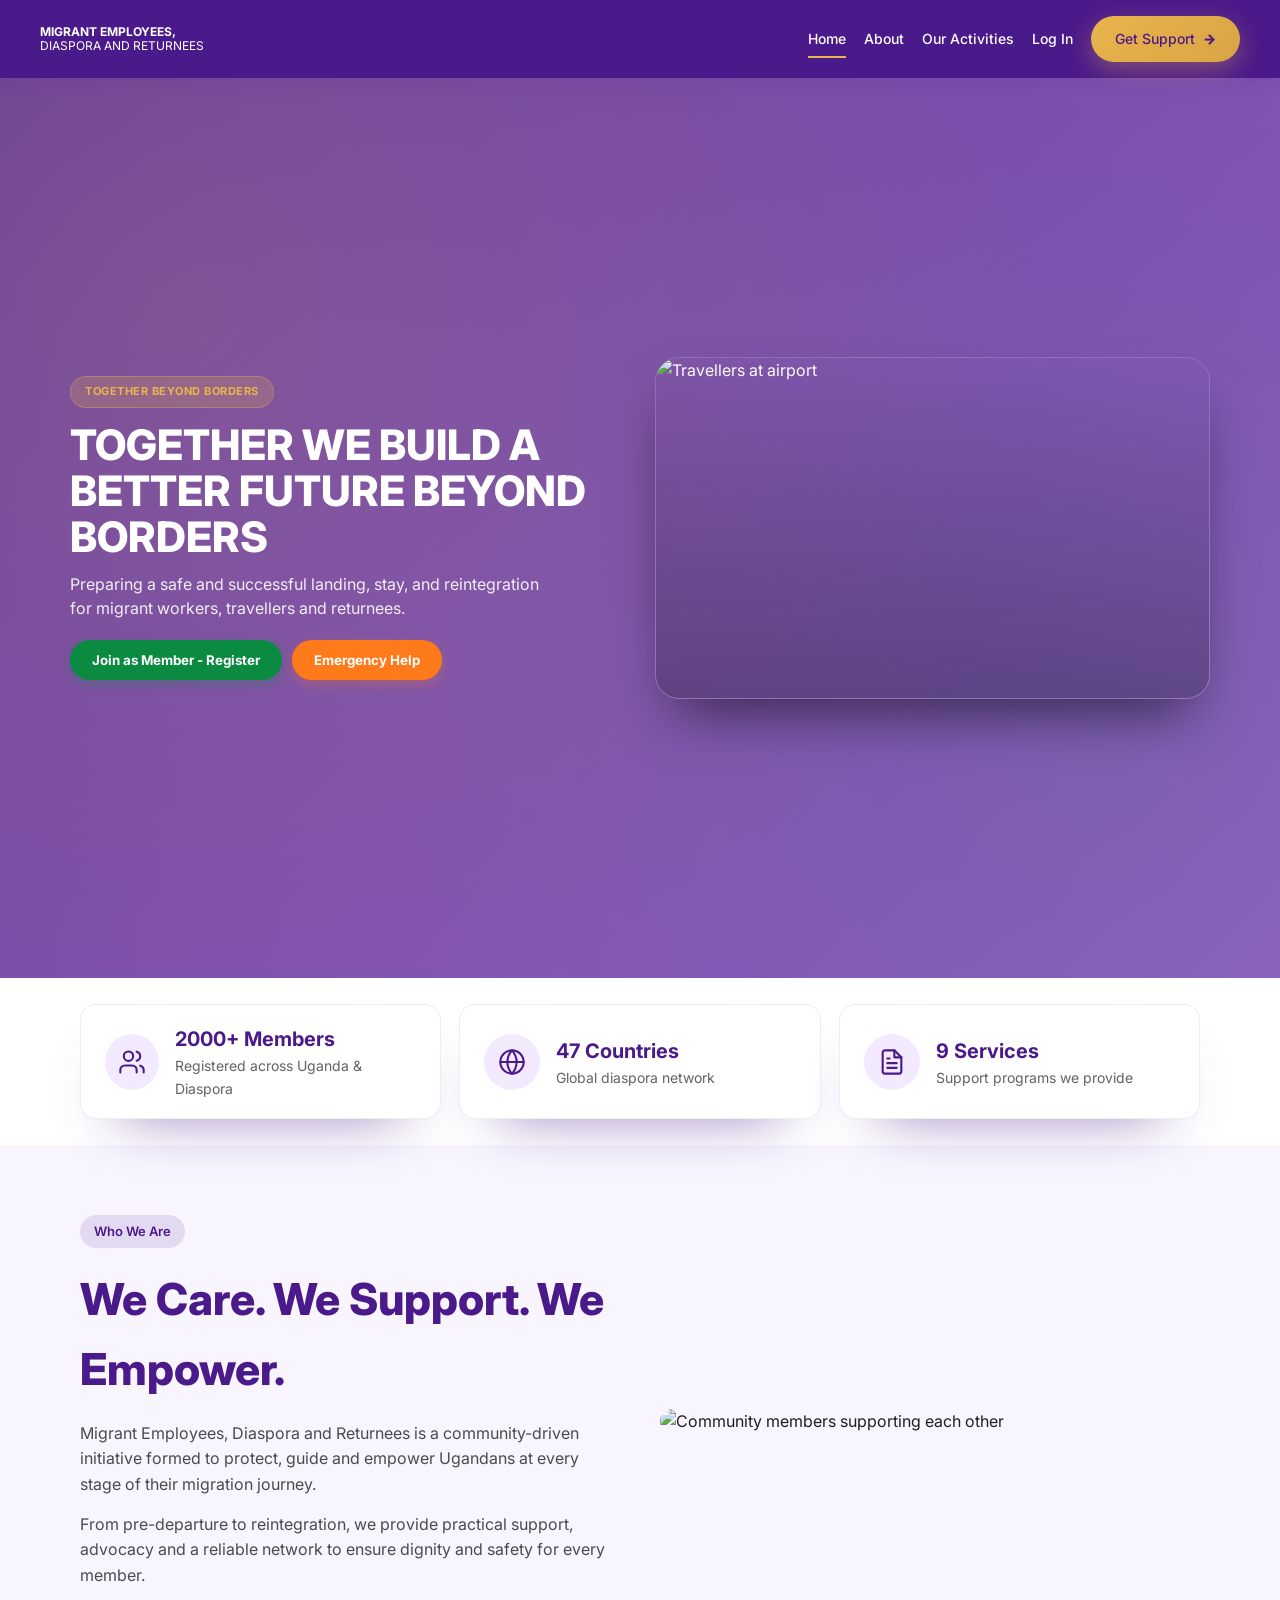
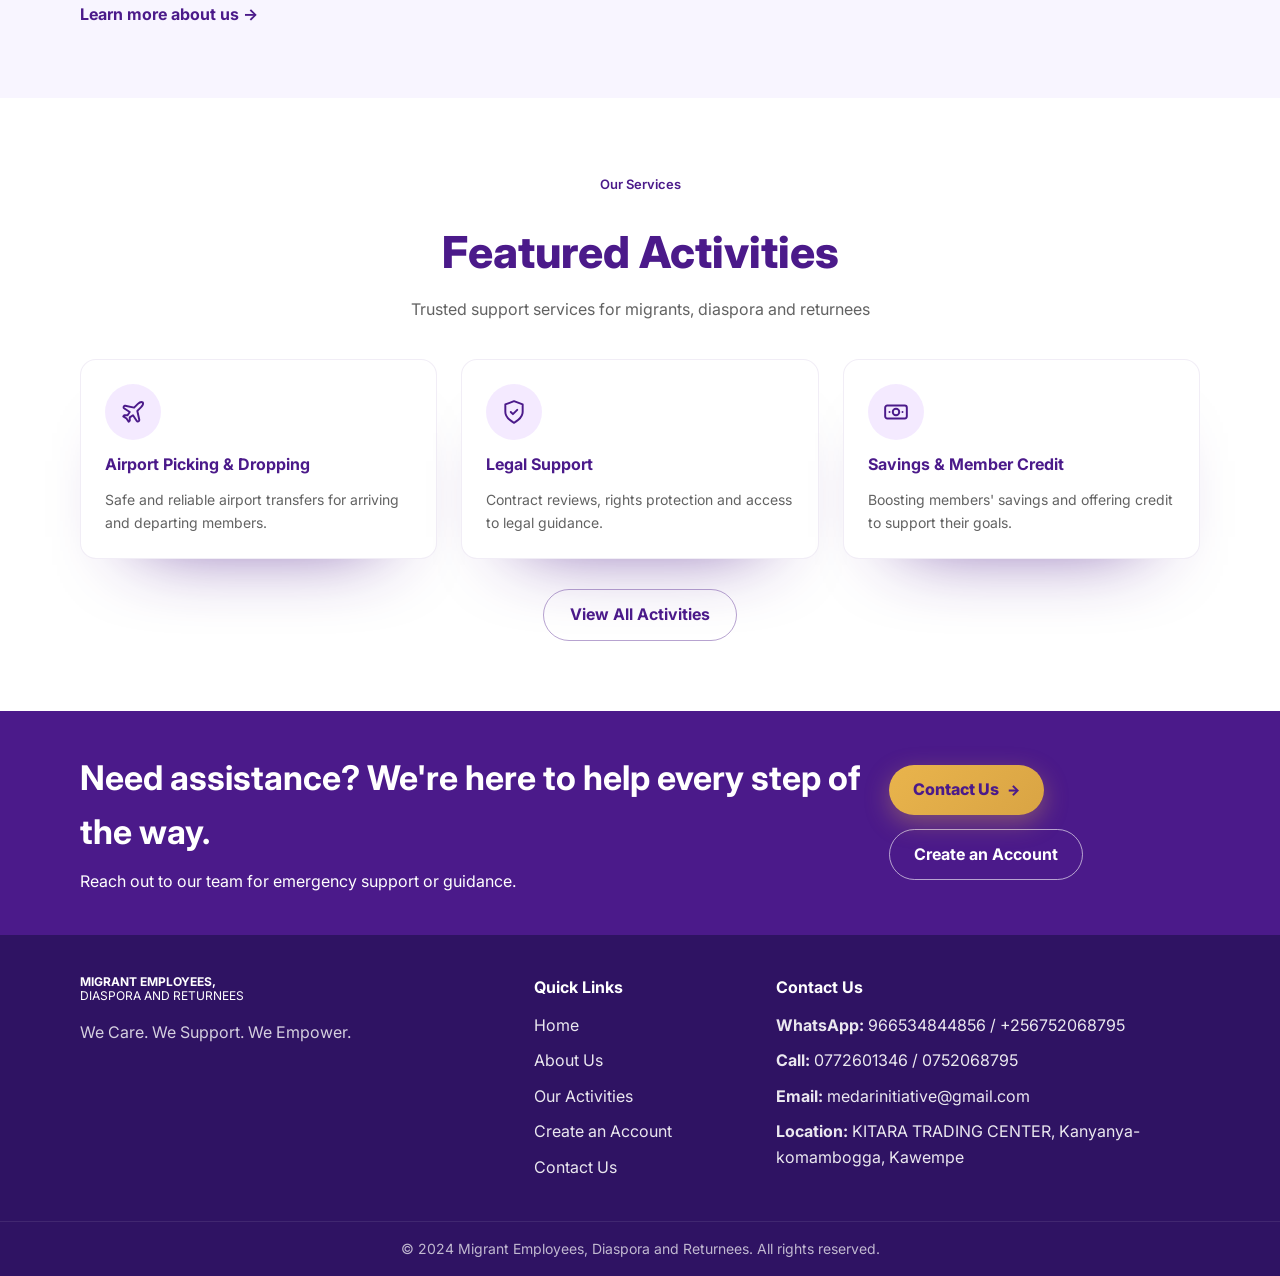
==== commit 37e8ea08: "admin account" ====
--- a/frontend/index.html
+++ b/frontend/index.html
@@ -178,7 +178,7 @@
       <h4>Contact Us</h4>
       <p><strong>WhatsApp:</strong> 966534844856 / +256752068795</p>
       <p><strong>Call:</strong> 0772601346 / 0752068795</p>
-      <p><strong>Email:</strong> egessaphilip@gmail.com</p>
+      <p><strong>Email:</strong> medarinitiative@gmail.com</p>
       <p><strong>Location:</strong> KITARA TRADING CENTER, Kanyanya-komambogga, Kawempe</p>
     </div>
   </div>
--- a/frontend/style.css
+++ b/frontend/style.css
@@ -300,7 +300,37 @@
 .member-form-message{padding:11px 13px;border-left:3px solid #16803c;border-radius:6px;background:#edf9f0;color:#145c2e;font-size:13px;line-height:1.5}
 .member-form-message.auth-error{border-color:#b42318;background:#fff0ee;color:#8f1d14}
 .member-form-message[hidden]{display:none}
+.membership-choice{margin:8px 0 18px}
+.membership-choice small{color:#777184;font-size:11px}
+.admin-page{min-height:70vh;padding:54px 32px 80px;background:linear-gradient(180deg,#fbf9ff,#f3e8ff)}
+.admin-heading,.admin-card{max-width:1180px;margin:0 auto}
+.admin-heading{margin-bottom:28px}
+.admin-heading h1{color:#32105f;font-size:clamp(30px,4vw,42px);line-height:1.2}
+.admin-heading p,.admin-card-heading p{margin-top:8px;color:#666071}
+.admin-message{max-width:1180px;margin:0 auto 18px;padding:12px 15px;border-left:3px solid #16803c;border-radius:6px;background:#edf9f0;color:#145c2e;font-size:13px}
+.admin-message[hidden]{display:none}
+.admin-message.auth-error{border-color:#b42318;background:#fff0ee;color:#8f1d14}
+.admin-card{overflow:hidden;padding:24px;background:white;border:1px solid rgba(75,26,138,.08);border-radius:18px;box-shadow:0 18px 45px rgba(48,18,87,.09)}
+.admin-card-heading{display:flex;align-items:center;justify-content:space-between;gap:18px;margin-bottom:18px}
+.admin-card-heading h2{color:#32105f;font-size:20px}
+.admin-refresh,.member-save,.member-delete{padding:9px 13px;border:0;border-radius:8px;font:inherit;font-size:12px;font-weight:700;cursor:pointer}
+.admin-refresh{background:#f2eafd;color:var(--purple)}
+.member-table-wrap{overflow-x:auto}
+.member-table{width:100%;border-collapse:collapse;text-align:left}
+.member-table th,.member-table td{padding:14px 12px;border-bottom:1px solid #eee9f5;vertical-align:middle}
+.member-table th{color:#666071;font-size:11px;letter-spacing:.04em;text-transform:uppercase}
+.member-table td{color:#252033;font-size:13px}
+.member-table td strong,.member-email{display:block}
+.member-email{margin-top:3px;color:#777184;font-size:11px;overflow-wrap:anywhere}
+.member-type-select{min-width:110px;padding:9px;border:1px solid #ddd6e8;border-radius:8px;background:white;font:inherit;font-size:12px}
+.member-actions{white-space:nowrap}
+.member-save{background:var(--purple);color:white}
+.member-delete{margin-left:7px;background:#fff0ee;color:#8f1d14}
+.member-save:disabled,.member-delete:disabled,.admin-refresh:disabled{opacity:.6;cursor:wait}
+.admin-empty{padding:28px 10px;text-align:center;color:#666071}
+.visually-hidden{position:absolute;width:1px;height:1px;padding:0;margin:-1px;overflow:hidden;clip:rect(0,0,0,0);white-space:nowrap;border:0}
 @media(max-width:900px){.form-container{grid-template-columns:1fr}.two-col,.checkbox-grid{grid-template-columns:1fr}}
+@media(max-width:700px){.admin-page{padding:40px 18px 56px}.admin-card{padding:18px 14px}.admin-card-heading{align-items:flex-start}.member-table{min-width:850px}}
 @media(max-width:900px){
   .about-intro{grid-template-columns:1fr;gap:36px}
   .mid-cards{grid-template-columns:repeat(2,minmax(0,1fr))}
